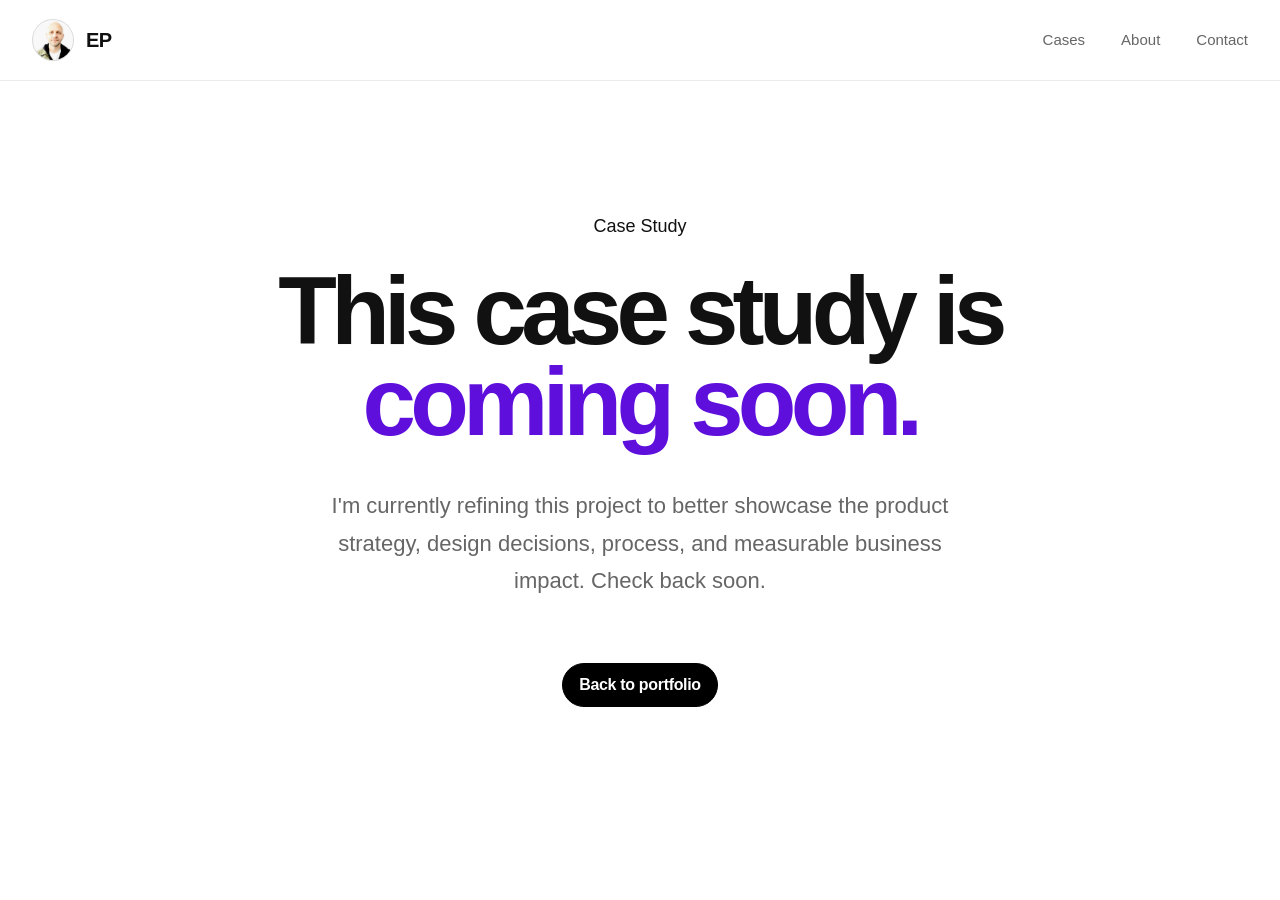
==== coming-soon.html @ d2f02d9d "Update coming-soon.html" ====
<!DOCTYPE html>
<html lang="en">

<head>
    <meta charset="UTF-8">
    <meta name="viewport" content="width=device-width, initial-scale=1.0">
    <title>Case Study Coming Soon</title>

    <link rel="stylesheet" href="style.css">

    <style>/* ===========================================
COMING SOON
=========================================== */

.coming-soon{

    display:flex;
    align-items:center;
    justify-content:center;

    min-height:75vh;

    padding:100px 0 120px;

}


.coming-card{

    max-width:760px;

    margin:auto;

    text-align:center;

}


.coming-card h1{

    margin:24px 0;

    font-size:clamp(56px,8vw,96px);

    line-height:.95;

    letter-spacing:-.06em;

}


.coming-card h1 span{

    color:var(--text-highlight);

}


.coming-text{

    max-width:620px;

    margin:40px auto;

    font-size:22px;

    line-height:1.7;

    color:var(--text-secondary);

}


.coming-card .button{

    margin-top:24px;

}</style>
</head>

<body>

<header class="site-header">

    <div class="container header-inner">

        <a href="index.html" class="logo">

            <div class="logo-avatar">
                <img src="assets/images/avatar.png" alt="Logo">
            </div>

            <span class="logo-text">
                EP
            </span>

        </a>

        <nav class="navigation">
            <a href="index.html#work">Cases</a>
            <a href="index.html#about">About</a>
            <a href="index.html#contact">Contact</a>
        </nav>

    </div>

</header>

<main>

<section class="coming-soon">

    <div class="container">

        <div class="coming-card">

            <p class="eyebrow">
                Case Study
            </p>

            <h1>
                This case study is
                <span>coming soon.</span>
            </h1>

            <p class="coming-text">
                I'm currently refining this project to better showcase
                the product strategy, design decisions, process, and measurable
                business impact. Check back soon.
            </p>

            <a href="index.html#work" class="button button-primary">
                Back to portfolio
            </a>

        </div>

    </div>

</section>

</main>

</body>

</html>
---- style.css ----
/* =====================================DESIGN SYSTEM===================================== */
:root {
    --background: #ffffff;
    --surface: #f7f7f5;
    --surface-dark: #111111;
    --text: #111111;
    --text-secondary: #666666;
    --border: rgba(0,0,0,.08);
    --radius-sm: 14px;
    --radius-md: 24px;
    --radius-lg: 36px;
    --container: 1240px;
    --transition:cubic-bezier(.22,1,.36,1);
    --text-highlight: #5e0fdc;
}

* {
    box-sizing:border-box;
}

html {
    scroll-behavior:smooth;
}

body {
    margin:0;
    background:var(--background);
    color:var(--text);
    font-family:Inter,-apple-system,BlinkMacSystemFont,"SF Pro Display","Segoe UI",sans-serif;
    font-size:18px;
    line-height:1.6;
    -webkit-font-smoothing:antialiased;
}

h2 {
    margin-bottom: 0;
}

p {
    margin: 0;
}

@media (min-width:1024px){

    .case-block p.section-intro{
        margin-top:0;
    }

}

img {
    max-width:100%;
    display:block;
}

a {
    color:inherit;
    text-decoration:none;
}


ul, ol {
    padding-inline-start: 25px;
}

.container {
    width:min(calc(100% - 64px),var(--container));
    margin:auto;
}


.text-highlight {
    font-weight: bold;
    color: var(--text-highlight);
}


/* =====================================HEADER===================================== */

.site-header {
    position:fixed;
    top:0;
    left:0;
    right:0;
    z-index:100;
    backdrop-filter:blur(20px);
    background:rgba(255,255,255,.75);
    border-bottom:1px solid var(--border);
}
.header-inner {
    /*height:80px;
    display:flex;
    align-items:center;
    justify-content:space-between;*/

    height: 80px;
    display: flex;
    align-items: center;
    justify-content: space-between;
    gap: 2rem;
}



/* =============== LOGO =============== */

.logo{
    display:flex;
    align-items:center;
    gap:12px;
    font-weight:700;
    font-size:20px;
    letter-spacing:-0.03em;
}
.logo-avatar{
    width:42px;
    height:42px;
    border-radius:50%;
    overflow:hidden;
    flex-shrink:0;
    background:#ececec;
    border:1px solid var(--border);

}
.logo-avatar img{
    width:100%;
    height:100%;
    object-fit:cover;
    display:block;
}
.logo-text{
    line-height:1;
}
.navigation {
    display:flex;
    gap:36px;
}
.navigation a {
    color:var(--text-secondary);
    font-size:15px;
}
.eyebrow {
    margin-top: 7rem;
}


/* ========= HERO =========== */
/* ============ Hero Actions ================ */

.hero h1 {
    font-size: 2em;
    line-height: 1.27;
    font-weight: normal;
}

.hero-actions {
    display: flex;
    align-items: center;
    gap: 16px;
    margin-top: 2.5rem;
    flex-wrap: wrap;
}

.button {
    display: inline-flex;
    align-items: center;
    justify-content: center;
    padding: 0.5rem 1rem;
    border-radius: 999px;
    font-size: 16px;
    font-weight: 600;
    letter-spacing: -0.02em;
    text-decoration: none;
    transition:
        background-color .25s ease,
        color .25s ease,
        border-color .25s ease,
        transform .25s ease,
        box-shadow .25s ease;
}


/* Primary */
.button-primary {
    background: #000;
    color: #fff;
    border: 1px solid #000;
}


/* Secondary */

.button-secondary {
    background: #4361ee;
    color: #fff;
    border: 1px solid var(--border);
}

/* ========================= PROJECT CARDS ========================= */

.project-card {
   /* margin-bottom: 2rem;*/

    display: flex;
    flex-direction: column;
    gap: 8px;

}


/* ========================= PROJECT CONTENT ========================= */

.project-content{
    display:flex;
    flex-direction:column;
    justify-content:center;
    padding:1.5rem 0;
    gap:16px;
}

.project-category{
    /*margin:0;
    font-size:13px;
    font-weight:600;*/
    letter-spacing:.08em;
    text-transform:uppercase;
    color:var(--text-secondary);


    font-family: 'Geist Mono', monospace;
    text-transform: uppercase;
    font-size: 0.8rem;
    letter-spacing: 0.05rem;
    /* color: var(--color-gradient-purple); */
    font-weight: 400;
    /* background-color: #5e0fdc; */
    padding: 2px 6px;
    border-radius: 6px;
    white-space: nowrap;

    display: flex;
    flex-direction: row;
    gap: 20px;
    flex-wrap: wrap;
}

.project-content h3{
    margin:0;
    font-size:1.25em;
    line-height:1.1;
    letter-spacing:-.04em;
}

.project-text{
    margin:0;
    font-size:17px;
    line-height:1.6;
    color:var(--text-secondary);
}

.project-result{
    display:flex;
    /*flex-direction:column;*/
    gap:4px;
    padding-left:18px;
    /*margin-top:16px;*/
    border-left:4px solid #12ce09;

    font-size: 13px;
    font-weight: 600;
    letter-spacing: .08em;
    text-transform: uppercase;
}
.project-result::before{
    content:"↓";
    font-size:15px;
    font-weight:700;
    color:var(--text);
    position: relative;
    left: -7px;

}

.project-link{
    display:inline-flex;
    align-items:center;
    gap:8px;
    width:max-content;
    padding:6px 18px;
    border:1px solid var(--border);
    border-radius:999px;
    background:#fff;
    font-size:15px;
    font-weight:600;
    transition:
        background .25s ease,
        border-color .25s ease,
        transform .25s ease;
        }

.project-link::after{
    content:"→";
}

/*

/* ========================= EXPERIENCE HIGHLIGHTS ========================= */

.metrics-grid{
    display:flex;
    flex-wrap:wrap;
    gap:24px;
    margin-top:40px;
}

.metric-card{
    flex:1 1 240px;
    min-width:220px;

    padding:32px;

    border:1px solid var(--border);
    border-radius:24px;

    background:#fff;

    transition:
        transform .25s ease,
        box-shadow .25s ease,
        border-color .25s ease;
}


.metric-card strong{
    display:block;
    margin-bottom:12px;

    font-size:48px;
    font-weight:700;
    line-height:1;
    letter-spacing:-0.05em;

    color:var(--text);
}

.metric-card span{
    display:block;

    font-size:16px;
    line-height:1.5;

    color:var(--text-secondary);
}

/* =================== CASE STUDY =================== */

.overview-grid {
	display: grid;
	grid-template-columns: repeat(3, 1fr);
	gap: 30px
}


/* ========================= CASE META CARDS ========================= */

.case-title {
    line-height: 1.25;
    margin-top: 0.5rem;
}

.case-meta{
    display:flex;
    flex-wrap:wrap;
    gap:15px;
    /*border-top:1px solid var(--border);*/
}


.meta-card{
    flex:1 1 220px;
    display:flex;
    flex-direction:column;
    gap:10px;
    padding:10px 0px;

   /* background:#f7f7f5;
    border:1px solid var(--border);
    border-radius:20px;
    transition:
        transform .25s ease,
        box-shadow .25s ease;*/
}

.meta-card span{
    font-size:12px;
    font-weight:600;

    text-transform:uppercase;
    letter-spacing:.1em;

    color:var(--text-secondary);
}

.meta-card strong{
    font-size:18px;
    font-weight:600;

    line-height:1.3;
    letter-spacing:-.02em;
}

/* ========== END of META =========== */


.impact-grid {
    margin-top: 2rem;
    margin-bottom: 2rem;
    display: grid;
    grid-template-columns: repeat(3, 1fr);
    grid-template-columns:repeat(auto-fit, minmax(280px, 1fr));
    gap: 15px;
}

.case-image {
	height: 700px;
	border-radius: 36px;
	background: #f3f3f1;
	display: flex;
	align-items: center;
	justify-content: center;
	font-size: 40px;
	font-weight: 700;
	letter-spacing: -.05em
}

.case-content {
	max-width: 850px
}

.case-content p {
	font-size: 24px;
	color: #555
}

.process-grid {
	display: grid;
	grid-template-columns: repeat(3, 1fr);
	gap: 30px
}

.process-item {
	padding: 32px;
	background: rgba(255, 255, 255, .06);
	border-radius: 24px
}

.process-item span {
	font-size: 14px;
	color: #aaa
}

.process-item h3 {
	font-size: 30px
}

/* ========== SOLUTION GRID =========== */

.solution-grid {
	display:flex;
    flex-direction: column;
    flex-wrap:wrap;
    gap:24px;
    margin-top:20px;
}



.solution-grid .solution-card h3, .solution-grid .solution-card p {
    margin:0;
}


/*

.solution-card {
	padding: 32px;
	border: 1px solid var(--border);
	border-radius: 28px
}

.large-text {
	font-size: 36px !important;
	line-height: 1.3
}

@media(max-width:900px) {

	.overview-grid,
	.process-grid,
	.solution-grid {
		grid-template-columns: 1fr
	}
}

/* ========= Case =========== */

.eyebrow-case {
    margin-top: 3rem;
    margin-bottom: 0;
    color: var(--text-highlight);
}

.case-block h2 {
    margin-top: 0;
    line-height: 1.25;
}

.case-block p {
    margin-top: 1em;
}

/* ========================= RESEARCH GRID ========================= */

.research-grid h3, .research-grid p {
    margin:0;
}

.research-grid{
    display:flex;
    flex-direction: column;
    flex-wrap:wrap;
    gap:24px;
    margin-top:20px;
}

/*
.research-card{
    flex:1 1 280px;
    padding:32px;
    border:1px solid var(--border);
    border-radius:24px;
    background:#fff;
    transition:
        transform .3s ease,
        box-shadow .3s ease,
        border-color .3s ease;
}


.research-card h3{
    margin:0 0 12px;

    font-size:28px;
    line-height:1.1;
    letter-spacing:-.04em;
}

.research-card p{
    margin:0;
    font-size:17px;
    line-height:1.6;
    color:var(--text-secondary);
}
    */

/* =========================
   PROCESS LIST
========================= */

ol.process{
    list-style:none;
    counter-reset:step;
    display:flex;
    flex-direction:column;
    gap:16px;
    margin:40px 0 0;
    padding:0;
}

ol.process li{
    counter-increment:step;
    display:flex;
    align-items:center;
    gap:20px;
    padding:20px 24px;
    border:1px solid var(--border);
    border-radius:20px;
    background:#fff;
    transition:
        transform .25s ease,
        box-shadow .25s ease,
        border-color .25s ease;
    }

ol.process li::before{
    content:counter(step);
    display:flex;
    align-items:center;
    justify-content:center;
    width:36px;
    height:36px;
    flex-shrink:0;
    border: 1px solid grey;
    border-radius:50%;
    background:#fff;
    color:#000;
    font-size:15px;
    font-weight:700;
}
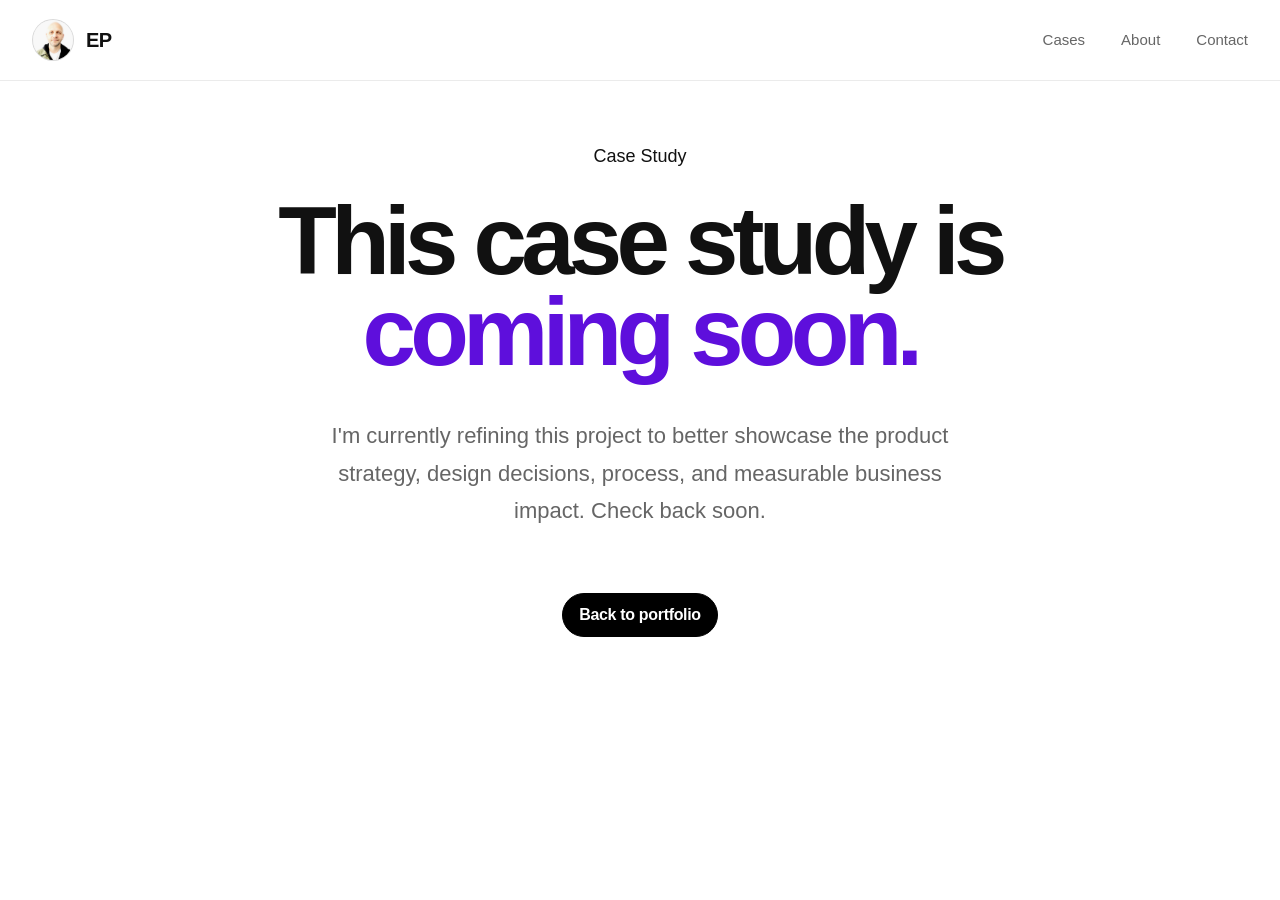
==== commit 481f97cd: "Update coming-soon.html" ====
--- a/coming-soon.html
+++ b/coming-soon.html
@@ -20,7 +20,7 @@
 
     min-height:75vh;
 
-    padding:100px 0 120px;
+    padding:30px 0 120px;
 
 }
 
